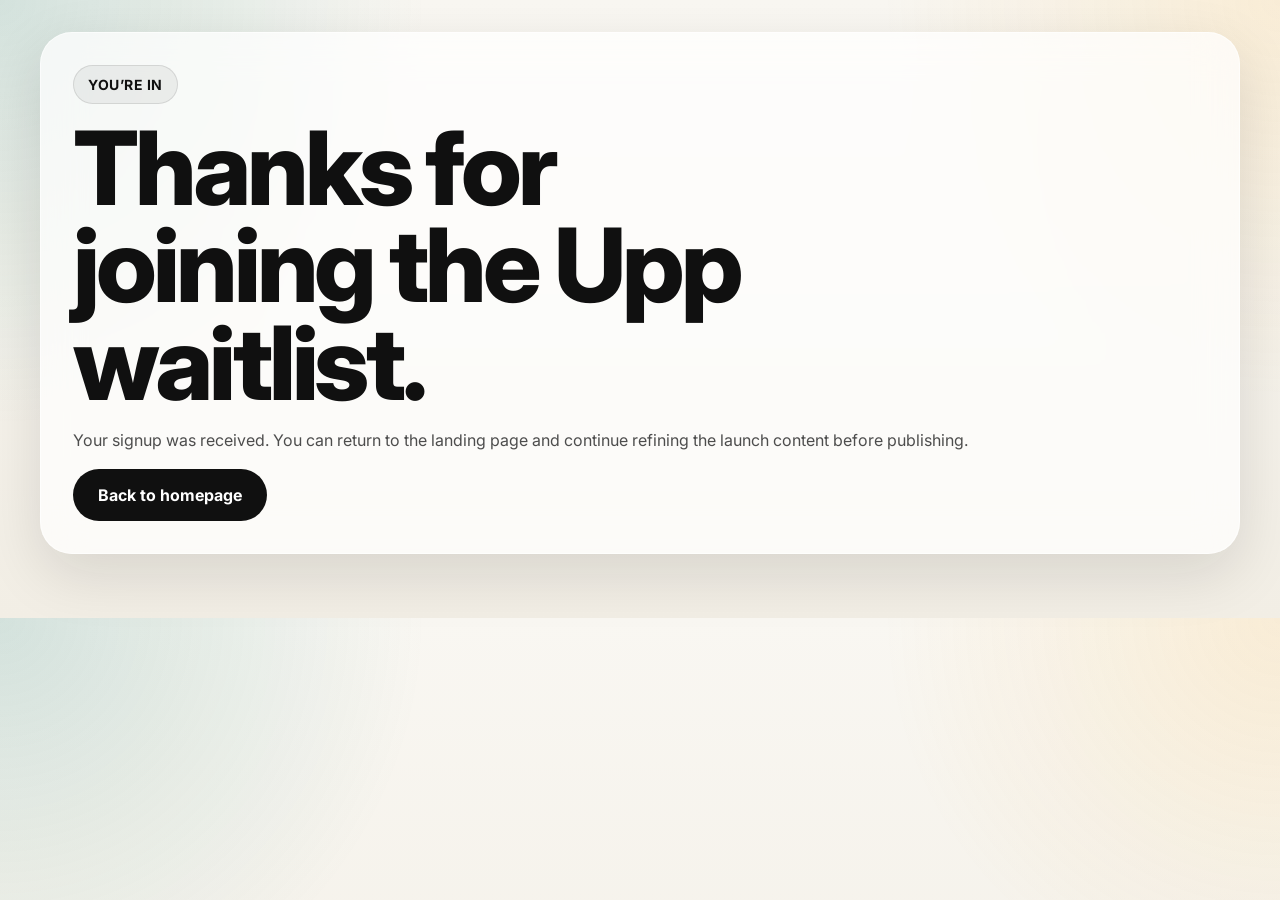
==== success.html @ 12e66257 "Initial landing page" ====
<!DOCTYPE html>
<html lang="en">
  <head>
    <meta charset="UTF-8" />
    <meta name="viewport" content="width=device-width, initial-scale=1.0" />
    <title>Thanks | Upp</title>
    <link rel="preconnect" href="https://fonts.googleapis.com" />
    <link rel="preconnect" href="https://fonts.gstatic.com" crossorigin />
    <link
      href="https://fonts.googleapis.com/css2?family=Inter:wght@400;700;800&display=swap"
      rel="stylesheet"
    />
    <link rel="stylesheet" href="./styles.css" />
  </head>
  <body>
    <div class="page-shell">
      <main>
        <section class="cta-banner stack-md">
          <span class="eyebrow">You’re in</span>
          <h1>Thanks for joining the Upp waitlist.</h1>
          <p>
            Your signup was received. You can return to the landing page and
            continue refining the launch content before publishing.
          </p>
          <a class="cta-link" href="./index.html">Back to homepage</a>
        </section>
      </main>
    </div>
  </body>
</html>
---- styles.css ----
:root {
  --space-4: 4px;
  --space-8: 8px;
  --space-16: 16px;
  --space-24: 24px;
  --space-32: 32px;
  --space-48: 48px;
  --space-64: 64px;
  --space-96: 96px;
  --radius-sm: 16px;
  --radius-md: 24px;
  --radius-lg: 32px;
  --bg: #f4f1ea;
  --surface: rgba(255, 255, 255, 0.72);
  --surface-strong: #fffdf8;
  --text: #101010;
  --muted: #4d4d4d;
  --line: rgba(16, 16, 16, 0.1);
  --accent: #0f766e;
  --accent-strong: #0a4f49;
  --shadow: 0 20px 60px rgba(16, 16, 16, 0.12);
}

* {
  box-sizing: border-box;
}

html {
  scroll-behavior: smooth;
}

body {
  margin: 0;
  font-family: "Inter", sans-serif;
  color: var(--text);
  background:
    radial-gradient(circle at top left, rgba(15, 118, 110, 0.16), transparent 30%),
    radial-gradient(circle at top right, rgba(245, 158, 11, 0.12), transparent 28%),
    linear-gradient(180deg, #f9f7f2 0%, #f2eee5 100%);
}

a {
  color: inherit;
  text-decoration: none;
}

button,
input {
  font: inherit;
}

.page-shell {
  width: min(1200px, calc(100% - 48px));
  margin: 0 auto;
  padding: var(--space-32) 0 var(--space-64);
}

.site-header {
  display: flex;
  align-items: center;
  justify-content: space-between;
  padding: var(--space-16) 0 var(--space-32);
}

.brand {
  display: inline-flex;
  align-items: center;
  gap: var(--space-16);
  font-weight: 700;
}

.brand-mark {
  display: inline-flex;
  align-items: center;
  justify-content: center;
  width: 48px;
  height: 48px;
  border-radius: 14px;
  background: linear-gradient(135deg, var(--accent) 0%, var(--accent-strong) 100%);
  color: #ffffff;
  font-size: 1.25rem;
}

.header-link,
.cta-link,
button {
  display: inline-flex;
  align-items: center;
  justify-content: center;
  min-height: 52px;
  padding: 0 var(--space-24);
  border-radius: 999px;
  border: 1px solid transparent;
  background: var(--text);
  color: #ffffff;
  font-weight: 700;
  transition:
    transform 160ms ease,
    box-shadow 160ms ease,
    background 160ms ease;
}

.header-link {
  min-height: 44px;
  background: rgba(16, 16, 16, 0.06);
  color: var(--text);
  border-color: var(--line);
}

.header-link:hover,
.cta-link:hover,
button:hover {
  transform: translateY(-1px);
  box-shadow: 0 12px 30px rgba(16, 16, 16, 0.12);
}

.waitlist-form.is-submitting button {
  opacity: 0.7;
  pointer-events: none;
}

main {
  display: grid;
  gap: var(--space-96);
}

.section-grid {
  display: grid;
  grid-template-columns: repeat(2, minmax(0, 1fr));
  gap: var(--space-32);
  align-items: center;
}

.stack-lg,
.stack-md,
.stack-sm {
  display: grid;
}

.stack-lg {
  gap: var(--space-32);
}

.stack-md {
  gap: var(--space-16);
}

.stack-sm {
  gap: var(--space-8);
}

.eyebrow {
  display: inline-flex;
  width: fit-content;
  padding: 10px 14px;
  border-radius: 999px;
  background: rgba(16, 16, 16, 0.06);
  border: 1px solid var(--line);
  font-size: 0.875rem;
  font-weight: 700;
  letter-spacing: 0.04em;
  text-transform: uppercase;
}

h1,
h2,
h3 {
  margin: 0;
  font-weight: 800;
  letter-spacing: -0.04em;
  line-height: 0.95;
}

h1 {
  font-size: clamp(3.5rem, 8vw, 6.75rem);
  max-width: 10ch;
}

h2 {
  font-size: clamp(2.25rem, 4vw, 4rem);
  max-width: 14ch;
}

h3 {
  font-size: 1.5rem;
}

p {
  margin: 0;
  color: var(--muted);
  font-size: 1rem;
  line-height: 1.6;
  font-weight: 400;
}

.hero-text {
  max-width: 56ch;
  font-size: 1.125rem;
}

.waitlist-form {
  display: grid;
  gap: var(--space-16);
  max-width: 640px;
  padding: var(--space-24);
  background: var(--surface);
  border: 1px solid rgba(255, 255, 255, 0.6);
  border-radius: var(--radius-md);
  box-shadow: var(--shadow);
  backdrop-filter: blur(20px);
}

.form-row {
  display: flex;
  gap: var(--space-16);
}

input[type="email"] {
  flex: 1;
  min-height: 56px;
  padding: 0 var(--space-16);
  border: 1px solid var(--line);
  border-radius: 999px;
  background: #ffffff;
  color: var(--text);
}

input[type="email"]:focus {
  outline: 2px solid rgba(15, 118, 110, 0.3);
  outline-offset: 2px;
}

.form-note {
  font-size: 0.9375rem;
}

.hidden-field,
.sr-only {
  position: absolute;
  width: 1px;
  height: 1px;
  padding: 0;
  margin: -1px;
  overflow: hidden;
  clip: rect(0, 0, 0, 0);
  white-space: nowrap;
  border: 0;
}

.trust-row {
  display: flex;
  flex-wrap: wrap;
  gap: var(--space-16);
  color: var(--text);
  font-weight: 700;
}

.trust-row span {
  padding: 10px 14px;
  border-radius: 999px;
  background: rgba(255, 255, 255, 0.5);
  border: 1px solid var(--line);
}

.hero-visual,
.showcase-grid,
.feature-grid {
  display: grid;
  gap: var(--space-32);
}

.hero-visual {
  align-items: end;
}

.hero-card,
.feature-card,
.cta-banner {
  padding: var(--space-32);
  border-radius: var(--radius-lg);
  background: var(--surface);
  border: 1px solid rgba(255, 255, 255, 0.6);
  box-shadow: var(--shadow);
  backdrop-filter: blur(20px);
}

.metric-label,
.feature-number {
  font-size: 0.875rem;
  font-weight: 700;
  letter-spacing: 0.08em;
  text-transform: uppercase;
  color: var(--text);
}

.metric-value {
  font-size: 4rem;
  line-height: 1;
  color: var(--text);
  font-weight: 800;
}

.feature-grid {
  grid-template-columns: repeat(3, minmax(0, 1fr));
}

.image-placeholder {
  position: relative;
  display: grid;
  place-items: center;
  padding: var(--space-32);
  border: 1px dashed rgba(16, 16, 16, 0.18);
  border-radius: var(--radius-md);
  background:
    linear-gradient(135deg, rgba(15, 118, 110, 0.12), rgba(255, 255, 255, 0.7)),
    linear-gradient(225deg, rgba(245, 158, 11, 0.12), transparent);
  min-height: 220px;
  overflow: hidden;
}

.image-placeholder::before {
  content: "";
  position: absolute;
  inset: var(--space-16);
  border-radius: calc(var(--radius-md) - 8px);
  border: 1px solid rgba(255, 255, 255, 0.6);
}

.image-placeholder span {
  position: relative;
  z-index: 1;
  color: var(--text);
  font-weight: 700;
  text-align: center;
}

.image-large {
  min-height: 520px;
}

.image-medium {
  min-height: 280px;
}

.image-small {
  min-height: 180px;
}

.showcase-grid {
  grid-template-columns: repeat(2, minmax(0, 1fr));
}

.cta-banner {
  justify-items: start;
}

.cta-banner h2 {
  max-width: 16ch;
}

@media (max-width: 960px) {
  .section-grid,
  .feature-grid,
  .showcase-grid {
    grid-template-columns: 1fr;
  }

  h1 {
    max-width: 12ch;
  }
}

@media (max-width: 640px) {
  .page-shell {
    width: min(100% - 32px, 1200px);
    padding-top: var(--space-16);
  }

  .site-header {
    padding-bottom: var(--space-24);
  }

  main {
    gap: var(--space-64);
  }

  .hero-card,
  .feature-card,
  .cta-banner,
  .waitlist-form {
    padding: var(--space-24);
  }

  .form-row {
    flex-direction: column;
  }

  .header-link,
  .cta-link,
  button,
  input[type="email"] {
    width: 100%;
  }
}
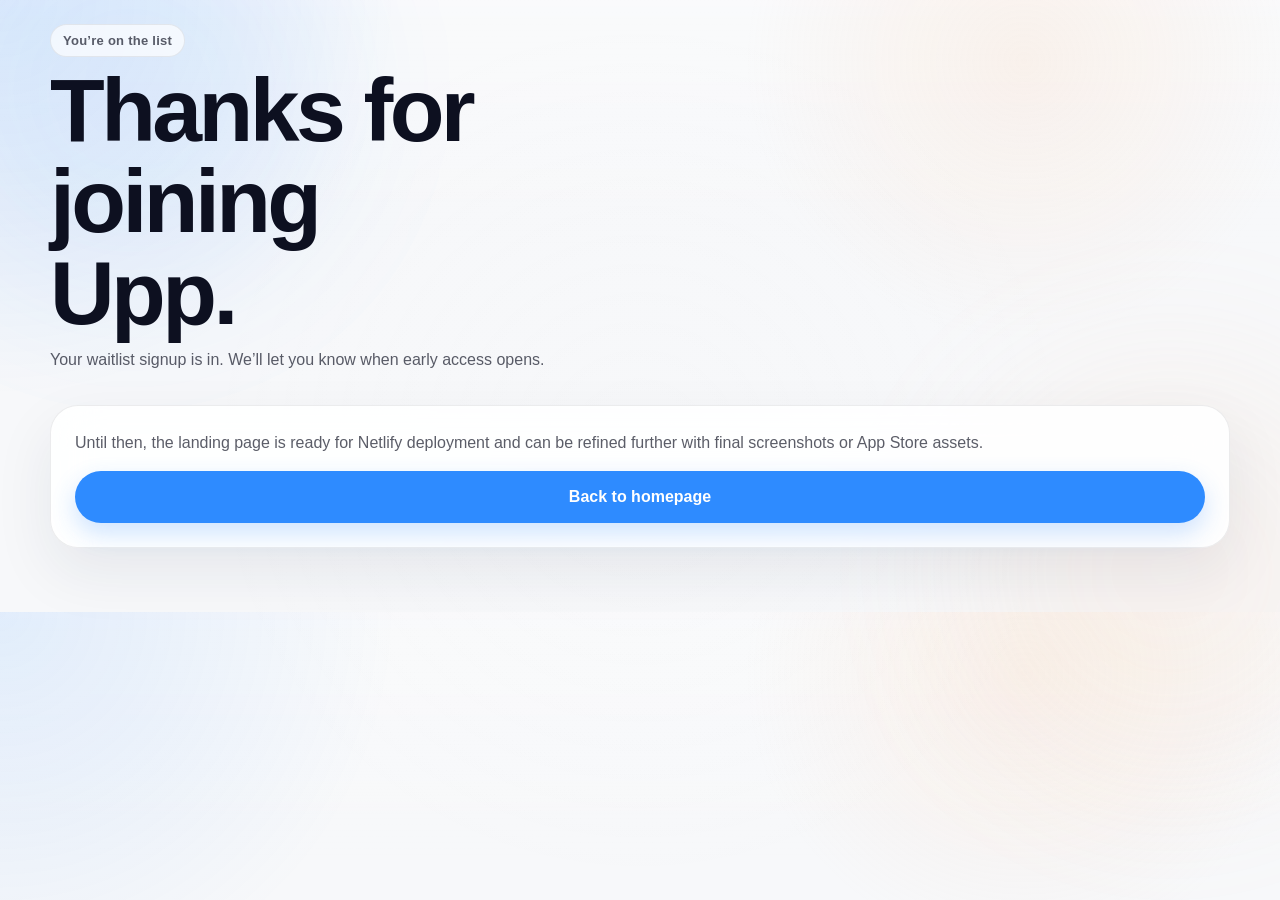
==== commit ee23ca39: "Refine Upp landing page for app narrative" ====
--- a/success.html
+++ b/success.html
@@ -4,25 +4,31 @@
     <meta charset="UTF-8" />
     <meta name="viewport" content="width=device-width, initial-scale=1.0" />
     <title>Thanks | Upp</title>
-    <link rel="preconnect" href="https://fonts.googleapis.com" />
-    <link rel="preconnect" href="https://fonts.gstatic.com" crossorigin />
-    <link
-      href="https://fonts.googleapis.com/css2?family=Inter:wght@400;700;800&display=swap"
-      rel="stylesheet"
-    />
     <link rel="stylesheet" href="./styles.css" />
   </head>
   <body>
+    <div class="ambient ambient-one"></div>
+    <div class="ambient ambient-two"></div>
+
     <div class="page-shell">
       <main>
-        <section class="cta-banner stack-md">
-          <span class="eyebrow">You’re in</span>
-          <h1>Thanks for joining the Upp waitlist.</h1>
-          <p>
-            Your signup was received. You can return to the landing page and
-            continue refining the launch content before publishing.
-          </p>
-          <a class="cta-link" href="./index.html">Back to homepage</a>
+        <section class="waitlist-section">
+          <div class="section-heading stack-sm">
+            <span class="eyebrow">You’re on the list</span>
+            <h1>Thanks for joining Upp.</h1>
+            <p>
+              Your waitlist signup is in. We’ll let you know when early access
+              opens.
+            </p>
+          </div>
+
+          <div class="waitlist-form">
+            <p class="form-note">
+              Until then, the landing page is ready for Netlify deployment and
+              can be refined further with final screenshots or App Store assets.
+            </p>
+            <a class="primary-button" href="./index.html">Back to homepage</a>
+          </div>
         </section>
       </main>
     </div>
--- a/styles.css
+++ b/styles.css
@@ -1,24 +1,57 @@
 :root {
-  --space-4: 4px;
+  color-scheme: light dark;
+  --bg: #f7f8fa;
+  --surface: rgba(255, 255, 255, 0.88);
+  --surface-strong: #ffffff;
+  --surface-soft: rgba(255, 255, 255, 0.68);
+  --text: #0d1020;
+  --text-secondary: rgba(13, 16, 32, 0.68);
+  --line: rgba(13, 16, 32, 0.08);
+  --shadow: 0 24px 60px rgba(25, 33, 61, 0.08);
+  --accent: #2e8bff;
+  --accent-soft: #f7c7a3;
+  --accent-text: #ffffff;
+  --mood-1: #ff3b30;
+  --mood-2: #f5a623;
+  --mood-3: #ffd24a;
+  --mood-4: #c2c7d6;
+  --mood-5: #3cc6a1;
+  --mood-6: #4f7dff;
+  --mood-7: #34c759;
   --space-8: 8px;
   --space-16: 16px;
   --space-24: 24px;
   --space-32: 32px;
   --space-48: 48px;
   --space-64: 64px;
-  --space-96: 96px;
-  --radius-sm: 16px;
-  --radius-md: 24px;
-  --radius-lg: 32px;
-  --bg: #f4f1ea;
-  --surface: rgba(255, 255, 255, 0.72);
-  --surface-strong: #fffdf8;
-  --text: #101010;
-  --muted: #4d4d4d;
-  --line: rgba(16, 16, 16, 0.1);
-  --accent: #0f766e;
-  --accent-strong: #0a4f49;
-  --shadow: 0 20px 60px rgba(16, 16, 16, 0.12);
+  --radius-sm: 18px;
+  --radius-md: 28px;
+  --radius-lg: 36px;
+  --font-sans: "SF Pro Display", "SF Pro Text", -apple-system, BlinkMacSystemFont,
+    "Segoe UI", sans-serif;
+}
+
+@media (prefers-color-scheme: dark) {
+  :root {
+    --bg: #0d0e11;
+    --surface: rgba(21, 23, 28, 0.82);
+    --surface-strong: #15171c;
+    --surface-soft: rgba(21, 23, 28, 0.7);
+    --text: #f7f8ff;
+    --text-secondary: rgba(247, 248, 255, 0.7);
+    --line: rgba(247, 248, 255, 0.08);
+    --shadow: 0 24px 60px rgba(0, 0, 0, 0.28);
+    --accent: #f4c6a1;
+    --accent-soft: #f5ae7b;
+    --accent-text: #051020;
+    --mood-1: #ff453a;
+    --mood-2: #ffb755;
+    --mood-3: #ffcc00;
+    --mood-4: #444a5a;
+    --mood-5: #4bd6b5;
+    --mood-6: #6e9bff;
+    --mood-7: #30d158;
+  }
 }
 
 * {
@@ -31,12 +64,25 @@
 
 body {
   margin: 0;
-  font-family: "Inter", sans-serif;
-  color: var(--text);
   background:
-    radial-gradient(circle at top left, rgba(15, 118, 110, 0.16), transparent 30%),
-    radial-gradient(circle at top right, rgba(245, 158, 11, 0.12), transparent 28%),
-    linear-gradient(180deg, #f9f7f2 0%, #f2eee5 100%);
+    radial-gradient(circle at top left, rgba(46, 139, 255, 0.12), transparent 28%),
+    radial-gradient(circle at 80% 10%, rgba(247, 199, 163, 0.18), transparent 24%),
+    linear-gradient(180deg, rgba(255, 255, 255, 0.32), transparent 40%),
+    var(--bg);
+  color: var(--text);
+  font-family: var(--font-sans);
+  -webkit-font-smoothing: antialiased;
+  text-rendering: optimizeLegibility;
+}
+
+body::before {
+  content: "";
+  position: fixed;
+  inset: 0;
+  background:
+    linear-gradient(rgba(255, 255, 255, 0.02), rgba(255, 255, 255, 0.02)),
+    radial-gradient(circle at center, rgba(255, 255, 255, 0.06), transparent 55%);
+  pointer-events: none;
 }
 
 a {
@@ -49,16 +95,41 @@
   font: inherit;
 }
 
+.ambient {
+  position: fixed;
+  width: 420px;
+  height: 420px;
+  border-radius: 50%;
+  filter: blur(80px);
+  pointer-events: none;
+  opacity: 0.45;
+}
+
+.ambient-one {
+  top: -120px;
+  left: -80px;
+  background: rgba(46, 139, 255, 0.18);
+}
+
+.ambient-two {
+  right: -100px;
+  top: 360px;
+  background: rgba(247, 199, 163, 0.24);
+}
+
 .page-shell {
-  width: min(1200px, calc(100% - 48px));
+  position: relative;
+  z-index: 1;
+  width: min(1180px, calc(100% - 32px));
   margin: 0 auto;
-  padding: var(--space-32) 0 var(--space-64);
+  padding: var(--space-24) 0 var(--space-64);
 }
 
 .site-header {
   display: flex;
   align-items: center;
   justify-content: space-between;
+  gap: var(--space-16);
   padding: var(--space-16) 0 var(--space-32);
 }
 
@@ -66,7 +137,6 @@
   display: inline-flex;
   align-items: center;
   gap: var(--space-16);
-  font-weight: 700;
 }
 
 .brand-mark {
@@ -75,144 +145,543 @@
   justify-content: center;
   width: 48px;
   height: 48px;
-  border-radius: 14px;
-  background: linear-gradient(135deg, var(--accent) 0%, var(--accent-strong) 100%);
-  color: #ffffff;
-  font-size: 1.25rem;
-}
-
-.header-link,
-.cta-link,
+  border-radius: 16px;
+  background: linear-gradient(180deg, var(--accent), color-mix(in srgb, var(--accent) 68%, white));
+  color: var(--accent-text);
+  font-weight: 600;
+  box-shadow: inset 0 1px 0 rgba(255, 255, 255, 0.4);
+}
+
+.brand-copy {
+  display: grid;
+  gap: 2px;
+}
+
+.brand-copy strong {
+  font-size: 1rem;
+  font-weight: 600;
+}
+
+.brand-copy span {
+  color: var(--text-secondary);
+  font-size: 0.875rem;
+  font-weight: 400;
+}
+
+.header-nav {
+  display: inline-flex;
+  align-items: center;
+  gap: var(--space-16);
+  padding: 10px;
+  border-radius: 999px;
+  background: var(--surface-soft);
+  border: 1px solid var(--line);
+  backdrop-filter: blur(20px);
+}
+
+.header-nav a {
+  padding: 10px 14px;
+  border-radius: 999px;
+  color: var(--text-secondary);
+  font-size: 0.95rem;
+}
+
+.header-nav a:hover {
+  background: rgba(255, 255, 255, 0.32);
+  color: var(--text);
+}
+
+.header-cta,
+.primary-button,
+button {
+  background: var(--accent);
+  color: var(--accent-text);
+  font-weight: 600;
+  box-shadow: 0 10px 24px color-mix(in srgb, var(--accent) 24%, transparent);
+}
+
+.header-cta:hover,
+.primary-button:hover,
+.secondary-button:hover,
+button:hover {
+  transform: translateY(-1px);
+}
+
+.header-cta {
+  color: var(--accent-text) !important;
+}
+
+main {
+  display: grid;
+  gap: 96px;
+}
+
+.hero,
+.feature-section {
+  display: grid;
+  grid-template-columns: minmax(0, 1.05fr) minmax(0, 0.95fr);
+  gap: var(--space-32);
+  align-items: center;
+}
+
+.feature-section.reverse {
+  grid-template-columns: minmax(0, 0.95fr) minmax(0, 1.05fr);
+}
+
+.stack-lg,
+.stack-md,
+.stack-sm {
+  display: grid;
+}
+
+.stack-lg {
+  gap: var(--space-32);
+}
+
+.stack-md {
+  gap: var(--space-16);
+}
+
+.stack-sm {
+  gap: var(--space-8);
+}
+
+.eyebrow {
+  display: inline-flex;
+  width: fit-content;
+  padding: 8px 12px;
+  border-radius: 999px;
+  background: var(--surface-soft);
+  border: 1px solid var(--line);
+  color: var(--text-secondary);
+  font-size: 0.8125rem;
+  font-weight: 600;
+  letter-spacing: 0.02em;
+}
+
+h1,
+h2,
+h3 {
+  margin: 0;
+  font-weight: 600;
+  letter-spacing: -0.04em;
+  line-height: 1.02;
+}
+
+h1 {
+  font-size: clamp(3.25rem, 7vw, 5.75rem);
+  max-width: 9.5ch;
+}
+
+h2 {
+  font-size: clamp(2rem, 4vw, 3.5rem);
+  max-width: 13ch;
+}
+
+p,
+li,
+.form-note {
+  margin: 0;
+  color: var(--text-secondary);
+  font-size: 1rem;
+  line-height: 1.6;
+  font-weight: 400;
+}
+
+.hero-text {
+  max-width: 58ch;
+  font-size: 1.125rem;
+}
+
+.hero-actions {
+  display: flex;
+  flex-wrap: wrap;
+  gap: var(--space-16);
+}
+
+.primary-button,
+.secondary-button,
 button {
   display: inline-flex;
   align-items: center;
   justify-content: center;
   min-height: 52px;
-  padding: 0 var(--space-24);
+  padding: 0 22px;
+  border: 0;
   border-radius: 999px;
-  border: 1px solid transparent;
-  background: var(--text);
-  color: #ffffff;
-  font-weight: 700;
   transition:
     transform 160ms ease,
     box-shadow 160ms ease,
     background 160ms ease;
 }
 
-.header-link {
-  min-height: 44px;
-  background: rgba(16, 16, 16, 0.06);
-  color: var(--text);
-  border-color: var(--line);
-}
-
-.header-link:hover,
-.cta-link:hover,
-button:hover {
-  transform: translateY(-1px);
-  box-shadow: 0 12px 30px rgba(16, 16, 16, 0.12);
-}
-
-.waitlist-form.is-submitting button {
-  opacity: 0.7;
-  pointer-events: none;
-}
-
-main {
-  display: grid;
-  gap: var(--space-96);
-}
-
-.section-grid {
+.secondary-button {
+  background: var(--surface-soft);
+  border: 1px solid var(--line);
+  color: var(--text);
+  font-weight: 500;
+}
+
+.hero-points {
+  display: flex;
+  flex-wrap: wrap;
+  gap: var(--space-16);
+}
+
+.hero-points span {
+  padding: 12px 14px;
+  border-radius: 18px;
+  background: var(--surface-soft);
+  border: 1px solid var(--line);
+  color: var(--text);
+  font-size: 0.95rem;
+}
+
+.hero-preview {
   display: grid;
   grid-template-columns: repeat(2, minmax(0, 1fr));
-  gap: var(--space-32);
-  align-items: center;
-}
-
-.stack-lg,
-.stack-md,
-.stack-sm {
-  display: grid;
-}
-
-.stack-lg {
-  gap: var(--space-32);
-}
-
-.stack-md {
-  gap: var(--space-16);
-}
-
-.stack-sm {
-  gap: var(--space-8);
-}
-
-.eyebrow {
-  display: inline-flex;
-  width: fit-content;
-  padding: 10px 14px;
-  border-radius: 999px;
-  background: rgba(16, 16, 16, 0.06);
+  gap: var(--space-16);
+  align-items: end;
+}
+
+.phone,
+.surface-card,
+.waitlist-form,
+.feeling-item {
+  border-radius: var(--radius-md);
   border: 1px solid var(--line);
-  font-size: 0.875rem;
-  font-weight: 700;
-  letter-spacing: 0.04em;
-  text-transform: uppercase;
-}
-
-h1,
-h2,
-h3 {
-  margin: 0;
-  font-weight: 800;
-  letter-spacing: -0.04em;
-  line-height: 0.95;
-}
-
-h1 {
-  font-size: clamp(3.5rem, 8vw, 6.75rem);
-  max-width: 10ch;
-}
-
-h2 {
-  font-size: clamp(2.25rem, 4vw, 4rem);
-  max-width: 14ch;
-}
-
-h3 {
-  font-size: 1.5rem;
-}
-
-p {
-  margin: 0;
-  color: var(--muted);
-  font-size: 1rem;
-  line-height: 1.6;
-  font-weight: 400;
-}
-
-.hero-text {
-  max-width: 56ch;
-  font-size: 1.125rem;
-}
-
-.waitlist-form {
-  display: grid;
-  gap: var(--space-16);
-  max-width: 640px;
-  padding: var(--space-24);
   background: var(--surface);
-  border: 1px solid rgba(255, 255, 255, 0.6);
-  border-radius: var(--radius-md);
   box-shadow: var(--shadow);
-  backdrop-filter: blur(20px);
-}
-
+  backdrop-filter: blur(24px);
+}
+
+.phone {
+  display: grid;
+  gap: var(--space-16);
+  padding: 18px;
+  min-height: 620px;
+}
+
+.phone-light {
+  transform: translateY(20px);
+}
+
+.phone-dark {
+  background: linear-gradient(180deg, rgba(26, 29, 36, 0.96), rgba(17, 18, 22, 0.96));
+}
+
+.phone-header,
+.surface-top,
+.trend-days,
+.capsule-row,
+.surface-row,
+.calendar-strip,
 .form-row {
   display: flex;
-  gap: var(--space-16);
+  align-items: center;
+  gap: var(--space-16);
+}
+
+.phone-header,
+.surface-top {
+  justify-content: space-between;
+}
+
+.phone-header span,
+.card-label {
+  color: var(--text-secondary);
+  font-size: 0.875rem;
+  font-weight: 500;
+}
+
+.check-card,
+.mini-card,
+.trend-card,
+.streak-card,
+.entry-card,
+.journal-card,
+.insight-hero,
+.narrative-card,
+.compact-card {
+  border-radius: var(--radius-sm);
+  background: var(--surface-strong);
+  border: 1px solid var(--line);
+  padding: var(--space-16);
+}
+
+.phone-dark .check-card,
+.phone-dark .mini-card,
+.phone-dark .trend-card,
+.phone-dark .streak-card,
+.phone-dark .insight-hero,
+.phone-dark .compact-card,
+.phone-dark .narrative-card {
+  background: rgba(255, 255, 255, 0.04);
+}
+
+.check-card h2 {
+  font-size: 1.75rem;
+  max-width: none;
+}
+
+.mood-scale {
+  display: grid;
+  grid-template-columns: repeat(7, minmax(0, 1fr));
+  gap: var(--space-8);
+}
+
+.scale-dot {
+  height: 14px;
+  border-radius: 999px;
+  opacity: 0.5;
+}
+
+.scale-dot.active {
+  opacity: 1;
+  box-shadow: inset 0 0 0 2px rgba(255, 255, 255, 0.75);
+}
+
+.mood-1,
+.entry-negative,
+.journal-negative {
+  background: var(--mood-1);
+}
+
+.mood-2 {
+  background: var(--mood-2);
+}
+
+.mood-3 {
+  background: var(--mood-3);
+}
+
+.mood-4,
+.entry-neutral,
+.journal-neutral {
+  background: var(--mood-4);
+}
+
+.mood-5,
+.entry-positive,
+.journal-positive {
+  background: var(--mood-5);
+}
+
+.mood-6 {
+  background: var(--mood-6);
+}
+
+.mood-7 {
+  background: var(--mood-7);
+}
+
+.mini-grid {
+  display: grid;
+  gap: var(--space-16);
+}
+
+.mini-card strong,
+.streak-card strong,
+.journal-card strong,
+.entry-card strong,
+.narrative-card strong,
+.compact-card strong,
+.setting-row strong,
+.insight-hero strong {
+  display: block;
+  margin-bottom: 6px;
+  font-weight: 600;
+}
+
+.capsule {
+  padding: 10px 12px;
+  border-radius: 999px;
+  background: rgba(46, 139, 255, 0.12);
+  color: var(--text);
+  font-size: 0.875rem;
+}
+
+.capsule-muted {
+  background: rgba(13, 16, 32, 0.06);
+  color: var(--text-secondary);
+}
+
+.feeling-band,
+.waitlist-section {
+  display: grid;
+  gap: var(--space-32);
+}
+
+.feeling-grid {
+  display: grid;
+  grid-template-columns: repeat(7, minmax(0, 1fr));
+  gap: var(--space-16);
+}
+
+.feeling-item {
+  display: grid;
+  gap: var(--space-8);
+  padding: var(--space-16);
+  min-height: 132px;
+  color: #ffffff;
+}
+
+.feeling-item.mood-3,
+.feeling-item.mood-4 {
+  color: #0d1020;
+}
+
+.feeling-item strong {
+  font-size: 0.95rem;
+  font-weight: 600;
+}
+
+.feeling-item span {
+  font-size: 0.875rem;
+  line-height: 1.5;
+  opacity: 0.9;
+}
+
+.feature-copy {
+  align-content: start;
+}
+
+.feature-list {
+  display: grid;
+  gap: var(--space-8);
+  padding-left: 20px;
+}
+
+.feature-surface {
+  display: grid;
+  gap: var(--space-16);
+}
+
+.large-card {
+  padding: var(--space-24);
+}
+
+.compact-card {
+  min-height: 160px;
+  align-content: start;
+}
+
+.pill {
+  padding: 8px 12px;
+  border-radius: 999px;
+  background: rgba(46, 139, 255, 0.12);
+  color: var(--text);
+  font-size: 0.8125rem;
+}
+
+.calendar-strip {
+  justify-content: space-between;
+}
+
+.calendar-strip span {
+  display: inline-flex;
+  align-items: center;
+  justify-content: center;
+  width: 40px;
+  height: 40px;
+  border-radius: 14px;
+  background: rgba(13, 16, 32, 0.04);
+  color: var(--text-secondary);
+  font-size: 0.9375rem;
+}
+
+.calendar-strip .selected {
+  border: 1px solid var(--accent);
+  background: color-mix(in srgb, var(--accent) 14%, transparent);
+  color: var(--text);
+}
+
+.journal-card,
+.entry-card {
+  position: relative;
+  overflow: hidden;
+}
+
+.journal-card::before,
+.entry-card::before {
+  content: "";
+  position: absolute;
+  left: 0;
+  top: 0;
+  bottom: 0;
+  width: 6px;
+  background: currentColor;
+  opacity: 0.8;
+}
+
+.journal-positive,
+.entry-positive {
+  color: var(--mood-5);
+}
+
+.journal-neutral,
+.entry-neutral {
+  color: var(--mood-4);
+}
+
+.trend-line {
+  position: relative;
+  height: 120px;
+  border-radius: 18px;
+  background:
+    linear-gradient(180deg, rgba(46, 139, 255, 0.18), rgba(46, 139, 255, 0.02)),
+    linear-gradient(0deg, rgba(13, 16, 32, 0.04), rgba(13, 16, 32, 0.04));
+  overflow: hidden;
+}
+
+.trend-line span {
+  position: absolute;
+  inset: 22px 18px 24px;
+  background: linear-gradient(180deg, rgba(46, 139, 255, 0.22), transparent);
+  clip-path: polygon(0 86%, 16% 72%, 32% 78%, 48% 52%, 64% 58%, 80% 28%, 100% 0, 100% 100%, 0 100%);
+  border-radius: 14px;
+}
+
+.trend-days {
+  justify-content: space-between;
+  margin-top: 12px;
+  color: var(--text-secondary);
+  font-size: 0.8125rem;
+}
+
+.setting-row {
+  display: grid;
+  grid-template-columns: 48px 1fr;
+  gap: var(--space-16);
+  align-items: start;
+  padding: var(--space-16);
+  border-radius: 22px;
+  background: rgba(13, 16, 32, 0.04);
+}
+
+.setting-icon {
+  display: inline-flex;
+  align-items: center;
+  justify-content: center;
+  width: 48px;
+  height: 48px;
+  border-radius: 16px;
+  background: color-mix(in srgb, var(--accent) 16%, transparent);
+  color: var(--text);
+  font-family: var(--font-sans);
+  font-size: 0.75rem;
+  font-weight: 600;
+  letter-spacing: 0.04em;
+}
+
+.waitlist-form {
+  display: grid;
+  gap: var(--space-16);
+  padding: var(--space-24);
+}
+
+.form-row {
+  align-items: stretch;
 }
 
 input[type="email"] {
@@ -220,18 +689,19 @@
   min-height: 56px;
   padding: 0 var(--space-16);
   border: 1px solid var(--line);
-  border-radius: 999px;
-  background: #ffffff;
+  border-radius: 20px;
+  background: var(--surface-strong);
   color: var(--text);
 }
 
 input[type="email"]:focus {
-  outline: 2px solid rgba(15, 118, 110, 0.3);
+  outline: 2px solid color-mix(in srgb, var(--accent) 30%, transparent);
   outline-offset: 2px;
 }
 
-.form-note {
-  font-size: 0.9375rem;
+.waitlist-form.is-submitting button {
+  opacity: 0.7;
+  pointer-events: none;
 }
 
 .hidden-field,
@@ -247,158 +717,74 @@
   border: 0;
 }
 
-.trust-row {
-  display: flex;
-  flex-wrap: wrap;
-  gap: var(--space-16);
-  color: var(--text);
-  font-weight: 700;
-}
-
-.trust-row span {
-  padding: 10px 14px;
-  border-radius: 999px;
-  background: rgba(255, 255, 255, 0.5);
-  border: 1px solid var(--line);
-}
-
-.hero-visual,
-.showcase-grid,
-.feature-grid {
-  display: grid;
-  gap: var(--space-32);
-}
-
-.hero-visual {
-  align-items: end;
-}
-
-.hero-card,
-.feature-card,
-.cta-banner {
-  padding: var(--space-32);
-  border-radius: var(--radius-lg);
-  background: var(--surface);
-  border: 1px solid rgba(255, 255, 255, 0.6);
-  box-shadow: var(--shadow);
-  backdrop-filter: blur(20px);
-}
-
-.metric-label,
-.feature-number {
-  font-size: 0.875rem;
-  font-weight: 700;
-  letter-spacing: 0.08em;
-  text-transform: uppercase;
-  color: var(--text);
-}
-
-.metric-value {
-  font-size: 4rem;
-  line-height: 1;
-  color: var(--text);
-  font-weight: 800;
-}
-
-.feature-grid {
-  grid-template-columns: repeat(3, minmax(0, 1fr));
-}
-
-.image-placeholder {
-  position: relative;
-  display: grid;
-  place-items: center;
-  padding: var(--space-32);
-  border: 1px dashed rgba(16, 16, 16, 0.18);
-  border-radius: var(--radius-md);
-  background:
-    linear-gradient(135deg, rgba(15, 118, 110, 0.12), rgba(255, 255, 255, 0.7)),
-    linear-gradient(225deg, rgba(245, 158, 11, 0.12), transparent);
-  min-height: 220px;
-  overflow: hidden;
-}
-
-.image-placeholder::before {
-  content: "";
-  position: absolute;
-  inset: var(--space-16);
-  border-radius: calc(var(--radius-md) - 8px);
-  border: 1px solid rgba(255, 255, 255, 0.6);
-}
-
-.image-placeholder span {
-  position: relative;
-  z-index: 1;
-  color: var(--text);
-  font-weight: 700;
-  text-align: center;
-}
-
-.image-large {
-  min-height: 520px;
-}
-
-.image-medium {
-  min-height: 280px;
-}
-
-.image-small {
-  min-height: 180px;
-}
-
-.showcase-grid {
-  grid-template-columns: repeat(2, minmax(0, 1fr));
-}
-
-.cta-banner {
-  justify-items: start;
-}
-
-.cta-banner h2 {
-  max-width: 16ch;
-}
-
-@media (max-width: 960px) {
-  .section-grid,
-  .feature-grid,
-  .showcase-grid {
+@media (max-width: 1120px) {
+  .hero,
+  .feature-section,
+  .feature-section.reverse {
     grid-template-columns: 1fr;
   }
 
-  h1 {
-    max-width: 12ch;
-  }
-}
-
-@media (max-width: 640px) {
-  .page-shell {
-    width: min(100% - 32px, 1200px);
-    padding-top: var(--space-16);
-  }
-
-  .site-header {
-    padding-bottom: var(--space-24);
-  }
-
-  main {
-    gap: var(--space-64);
-  }
-
-  .hero-card,
-  .feature-card,
-  .cta-banner,
-  .waitlist-form {
-    padding: var(--space-24);
-  }
-
+  .hero-preview,
+  .feeling-grid {
+    grid-template-columns: repeat(2, minmax(0, 1fr));
+  }
+}
+
+@media (max-width: 820px) {
+  .site-header,
+  .header-nav,
+  .hero-actions,
   .form-row {
     flex-direction: column;
   }
 
-  .header-link,
-  .cta-link,
+  .header-nav {
+    width: 100%;
+    align-items: stretch;
+    border-radius: 24px;
+  }
+
+  .header-nav a,
+  .header-cta,
+  .primary-button,
+  .secondary-button,
   button,
   input[type="email"] {
     width: 100%;
   }
-}
+
+  .hero-preview,
+  .feeling-grid {
+    grid-template-columns: 1fr;
+  }
+
+  .phone {
+    min-height: auto;
+  }
+}
+
+@media (max-width: 640px) {
+  .page-shell {
+    width: min(100% - 24px, 1180px);
+    padding-top: var(--space-16);
+  }
+
+  main {
+    gap: 72px;
+  }
+
+  h1 {
+    max-width: 10.5ch;
+    font-size: clamp(2.75rem, 14vw, 4.25rem);
+  }
+
+  h2 {
+    max-width: none;
+  }
+
+  .phone,
+  .surface-card,
+  .waitlist-form {
+    padding: var(--space-16);
+  }
+}
